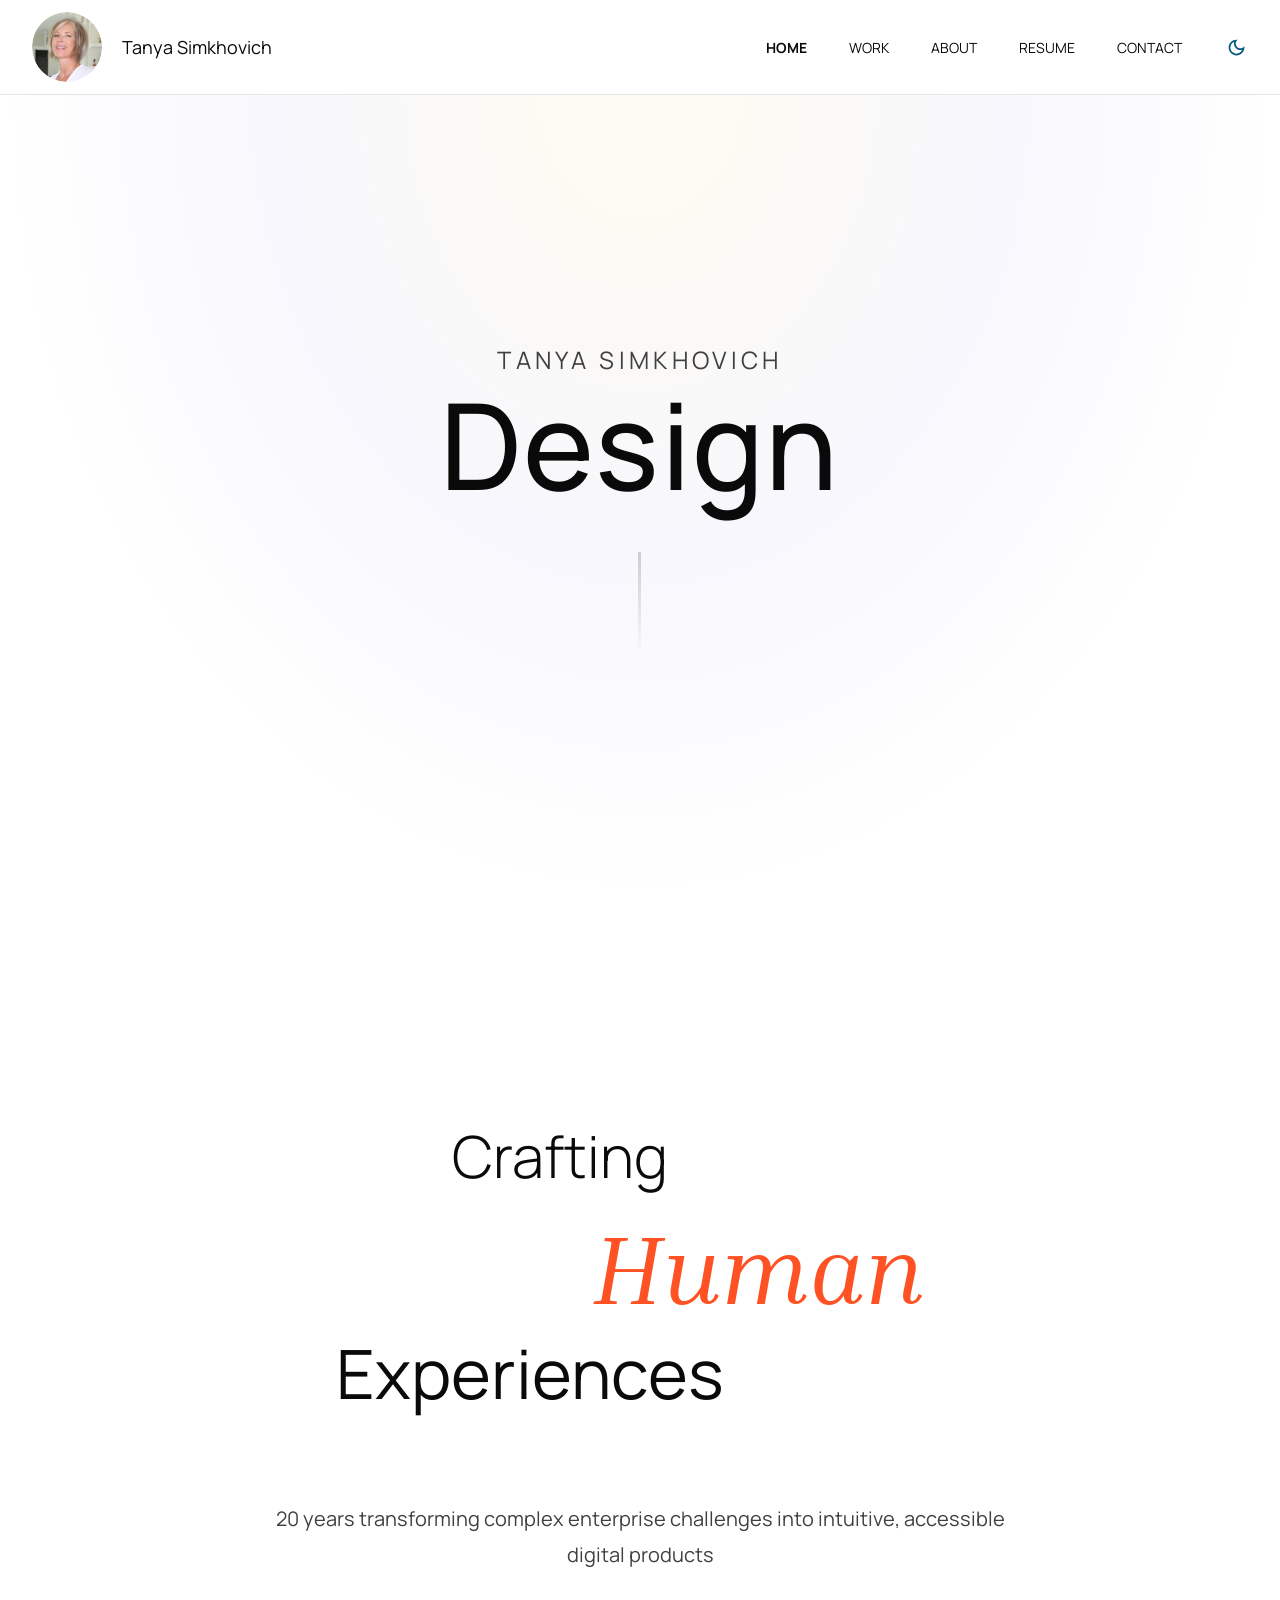
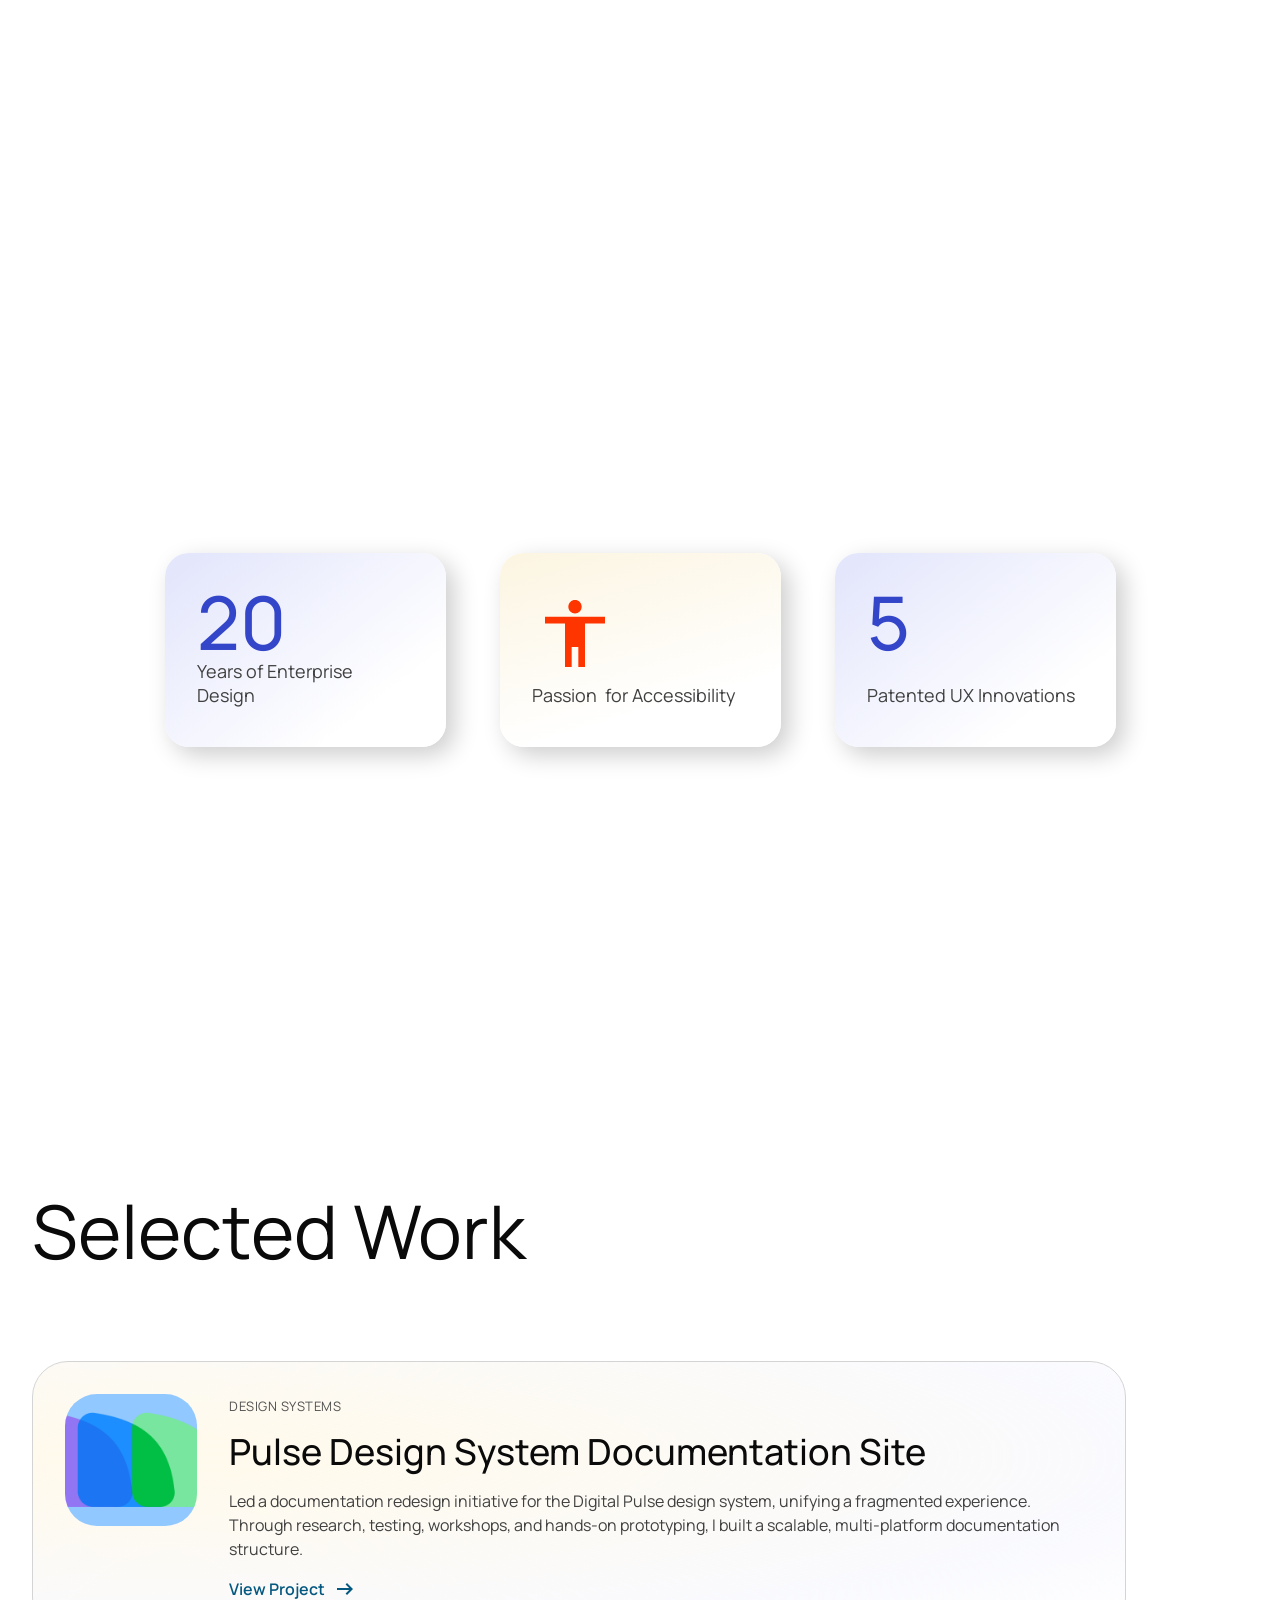
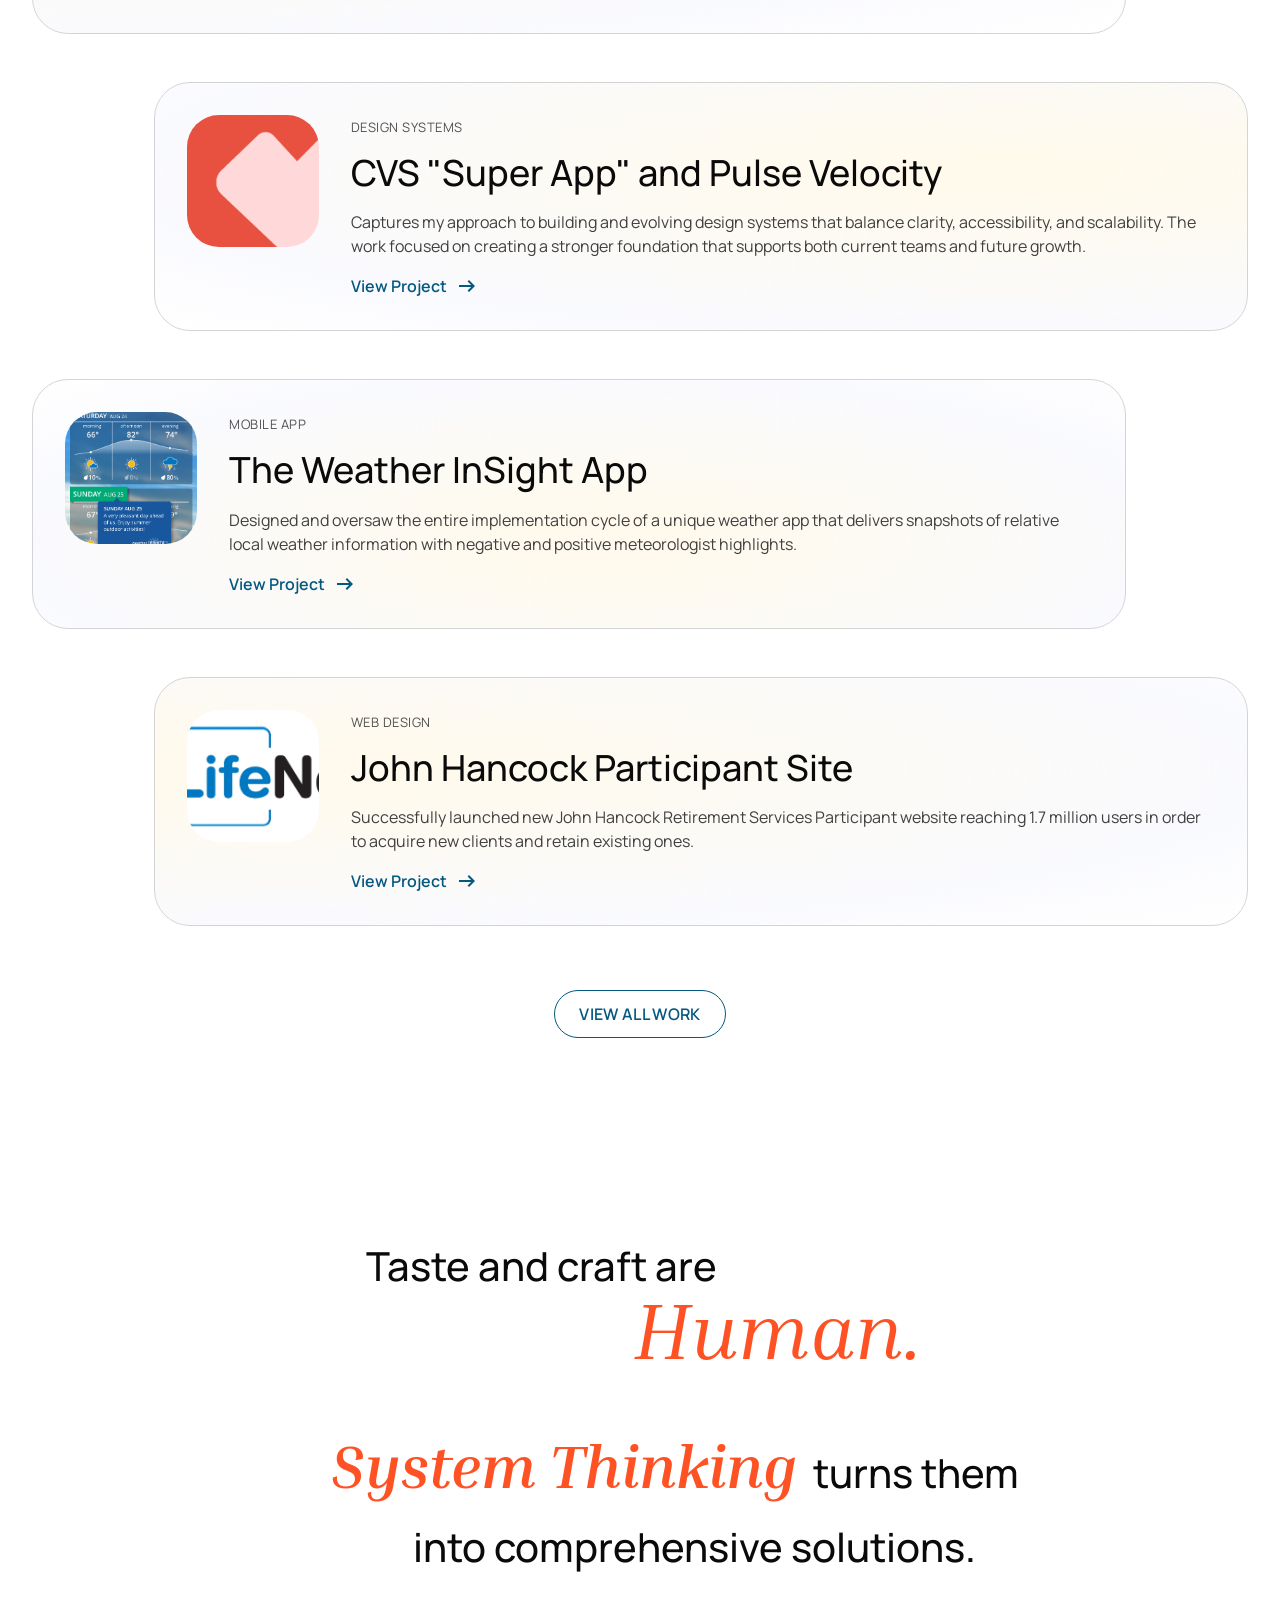
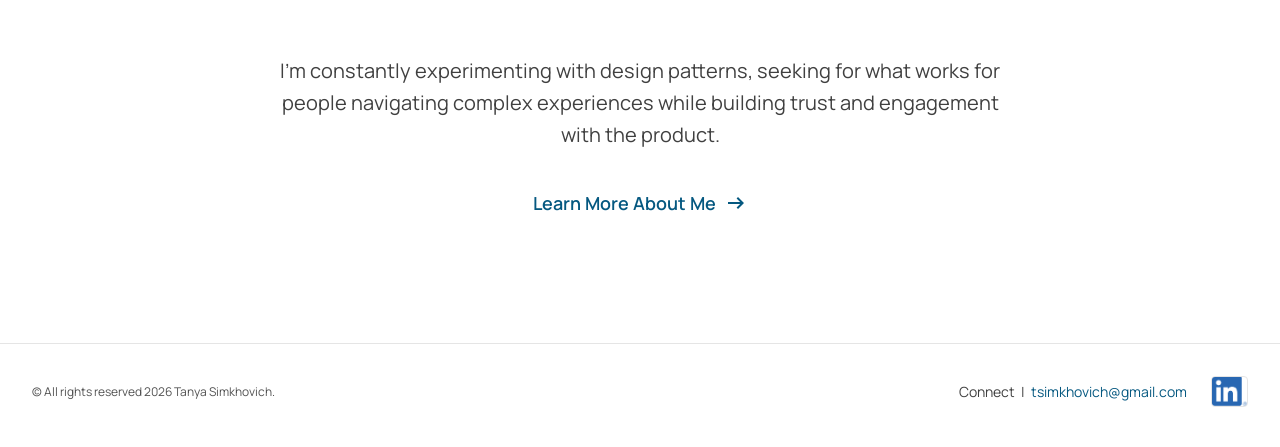
==== index.html @ 4a1764a3 "Add Contact page with form and update CONTACT nav links site-wide Build contact.html with form card " ====
<!DOCTYPE html>
<html lang="en">
<head>
  <meta charset="UTF-8" />
  <meta name="viewport" content="width=device-width, initial-scale=1.0" />
  <title>Tanya Simkhovich — Design</title>
  <link rel="icon" type="image/png" sizes="32x32" href="assets/favicon-32.png" />
  <link rel="icon" type="image/png" sizes="16x16" href="assets/favicon-16.png" />
  <link rel="preconnect" href="https://fonts.googleapis.com" />
  <link rel="preconnect" href="https://fonts.gstatic.com" crossorigin />
  <link rel="stylesheet" href="https://fonts.googleapis.com/css2?family=Manrope:wght@300;400;500;600;700&family=Inria+Serif:ital,wght@1,400;1,700&display=block" />
  <link rel="stylesheet" href="styles.css" />
</head>
<body>

  <!-- ─── Navigation ──────────────────────────────────────────────── -->
  <nav>
    <div class="nav-inner">
      <div class="nav-headshot">
        <img class="nav-avatar" src="assets/avatar.png" alt="Tanya Simkhovich" />
        <span class="nav-name">Tanya Simkhovich</span>
      </div>
      <div class="nav-right">
        <ul class="nav-links">
          <li><a href="#hero" class="active">HOME</a></li>
          <li><a href="work.html">WORK</a></li>
          <li><a href="#philosophy">ABOUT</a></li>
          <li><a href="resume.html">RESUME</a></li>
          <li><a href="contact.html">CONTACT</a></li>
        </ul>
        <!-- Dark/light mode toggle -->
        <button class="toggle-mode" id="toggleMode" aria-label="Toggle dark/light mode" data-mode="light">
          <span class="toggle-mode__bg"></span>
          <img class="toggle-mode__icon" src="assets/icon-moon.svg" alt="" />
        </button>
        <!-- Hamburger — mobile only -->
        <button class="hamburger" id="hamburgerBtn" aria-label="Open menu" aria-expanded="false">
          <img src="assets/icon-hamburger.svg" alt="" />
        </button>
      </div>
    </div>
  </nav>

  <!-- Mobile menu — scrim + right-side panel -->
  <div class="mobile-menu" id="mobileMenu" aria-hidden="true">
    <div class="mobile-menu__panel">
      <div class="mobile-menu__header">
        <button class="mobile-close" id="mobileClose" aria-label="Close menu">
          <img src="assets/icon-close.svg" alt="" />
        </button>
      </div>
      <ul class="mobile-nav-links">
        <li><a href="#hero">Home</a></li>
        <li><a href="work.html">Work</a></li>
        <li><a href="#philosophy">About</a></li>
        <li><a href="resume.html">Resume</a></li>
        <li><a href="contact.html">Contact</a></li>
      </ul>
    </div>
  </div>

  <main>

    <!-- ─── Hero ─────────────────────────────────────────────────── -->
    <section id="hero">
      <div class="hero-inner">
        <p class="hero-name">Tanya Simkhovich</p>
        <h1 class="hero-title">Design</h1>
        <div class="hero-line"></div>
      </div>
    </section>

    <!-- ─── Crafting Human Experiences ───────────────────────────── -->
    <section id="crafting">
      <div class="crafting-inner">
        <div class="crafting-cluster">
          <span class="crafting-word-1 anim-from-left">Crafting</span>
          <span class="crafting-word-2 anim-from-right delay-1">Human</span>
          <span class="crafting-word-3 anim-from-left delay-2">Experiences</span>
        </div>
        <p class="crafting-desc anim-unfold-x delay-4">
          20 years transforming complex enterprise challenges into intuitive, accessible digital products
        </p>
      </div>
    </section>

    <!-- ─── Stats ─────────────────────────────────────────────────── -->
    <section id="stats">
      <div class="stats-grid">

        <!-- Card 1: slides from left + rotates -->
        <div class="stat-card stat-card-1 anim-card-left">
          <p class="stat-number">20</p>
          <p class="stat-label">Years of Enterprise Design</p>
        </div>

        <!-- Card 2: rises from bottom + scales -->
        <div class="stat-card stat-card-2 anim-card-up delay-1">
          <div class="stat-card-2__pic">
            <img class="stat-card-2__icon" src="assets/icon-a11y.svg" alt="" />
          </div>
          <p class="stat-label">Passion&nbsp; for Accessibility</p>
        </div>

        <!-- Card 3: slides from right + rotates -->
        <div class="stat-card stat-card-3 anim-card-right delay-2">
          <p class="stat-number">5</p>
          <p class="stat-label">Patented UX Innovations</p>
        </div>

      </div>
    </section>

    <!-- ─── Selected Work ─────────────────────────────────────────── -->
    <section id="work">
      <div class="work-inner">

        <h2 class="work-title anim-title-expand">Selected Work</h2>

        <div class="projects-list">

          <!-- Project 1: Pulse — slides from left -->
          <a class="project-card anim-from-left" href="pulse-doc-case-study.html"
               style="background-image: radial-gradient(ellipse at 12% 35%, rgba(255,245,218,0.5) 9%, rgba(228,231,252,0.2) 72%, rgba(255,255,255,0) 100%);">
            <img class="project-thumb" src="assets/project-pulse.png" alt="Pulse Design System" />
            <div class="project-info">
              <p class="project-category">design systems</p>
              <h3 class="project-title">Pulse Design System Documentation Site</h3>
              <p class="project-desc">Led a documentation redesign initiative for the Digital Pulse design system, unifying a fragmented experience. Through research, testing, workshops, and hands-on prototyping, I built a scalable, multi-platform documentation structure.</p>
              <span class="project-link">
                View Project
                <img src="assets/icon-arrow.svg" alt="" />
              </span>
            </div>
          </a>

          <!-- Project 2: CVS — slides from right -->
          <a class="project-card anim-from-right" href="cvs-super-app-case-study.html"
               style="background-image: radial-gradient(ellipse at 78% 36%, rgba(255,245,218,0.5) 9%, rgba(228,231,252,0.2) 72%, rgba(255,255,255,0) 100%);">
            <img class="project-thumb" src="assets/project-cvs.png" alt="CVS Super App" />
            <div class="project-info">
              <p class="project-category">design systems</p>
              <h3 class="project-title">CVS "Super App" and Pulse Velocity</h3>
              <p class="project-desc">Captures my approach to building and evolving design systems that balance clarity, accessibility, and scalability. The work focused on creating a stronger foundation that supports both current teams and future growth.</p>
              <span class="project-link">
                View Project
                <img src="assets/icon-arrow.svg" alt="" />
              </span>
            </div>
          </a>

          <!-- Project 3: Weather — scales from center -->
          <div class="project-card anim-scale-center" tabindex="0"
               style="background-image: radial-gradient(ellipse at 52% 65%, rgba(255,245,218,0.5) 9%, rgba(228,231,252,0.2) 72%, rgba(255,255,255,0) 100%);">
            <img class="project-thumb" src="assets/project-weather.png" alt="Weather InSight App" />
            <div class="project-info">
              <p class="project-category">mobile app</p>
              <h3 class="project-title">The Weather InSight App</h3>
              <p class="project-desc">Designed and oversaw the entire implementation cycle of a unique weather app that delivers snapshots of relative local weather information with negative and positive meteorologist highlights.</p>
              <a class="project-link" href="#">
                View Project
                <img src="assets/icon-arrow.svg" alt="" />
              </a>
            </div>
          </div>

          <!-- Project 4: John Hancock — rises from bottom -->
          <div class="project-card anim-from-bottom" tabindex="0"
               style="background-image: radial-gradient(ellipse at 12% 37%, rgba(255,245,218,0.5) 9%, rgba(228,231,252,0.2) 72%, rgba(255,255,255,0) 100%);">
            <img class="project-thumb" src="assets/project-jhancook.png" alt="John Hancock Participant Site" />
            <div class="project-info">
              <p class="project-category">web design</p>
              <h3 class="project-title">John Hancock Participant Site</h3>
              <p class="project-desc">Successfully launched new John Hancock Retirement Services Participant website reaching 1.7 million users in order to acquire new clients and retain existing ones.</p>
              <a class="project-link" href="#">
                View Project
                <img src="assets/icon-arrow.svg" alt="" />
              </a>
            </div>
          </div>

        </div>

        <!-- View All Work CTA — unfolds from center -->
        <div class="view-all-wrap anim-unfold-x delay-1">
          <button class="btn-view-all">View All Work</button>
        </div>

      </div>
    </section>

    <!-- ─── Philosophy ────────────────────────────────────────────── -->
    <section id="philosophy">
      <div class="philosophy-inner">

        <div class="philosophy-cluster">
          <span class="phil-taste anim-from-left">Taste and craft are</span>
          <span class="phil-human anim-from-right delay-1">Human.</span>
          <div class="phil-row3 anim-from-left delay-2">
            <span class="phil-system">System Thinking</span>
            <span class="phil-turns">turns them</span>
          </div>
          <span class="phil-into anim-from-bottom delay-3">into comprehensive solutions.</span>
        </div>

        <p class="philosophy-body anim-from-bottom delay-1">
          I'm constantly experimenting with design patterns, seeking for what works for people navigating complex experiences while building trust and engagement with the product.
        </p>

        <a class="philosophy-link anim-from-bottom delay-2" href="#">
          Learn more about me
          <img src="assets/icon-arrow.svg" alt="" />
        </a>

      </div>
    </section>

  </main>

  <!-- ─── Footer ────────────────────────────────────────────────── -->
  <footer id="footer">
    <div class="footer-inner">
      <p class="footer-copy">© All rights reserved 2026 Tanya Simkhovich.</p>
      <div class="footer-contact">
        <span class="footer-connect">Connect&nbsp;&nbsp;|&nbsp;&nbsp;</span>
        <a class="footer-email" href="mailto:tsimkhovich@gmail.com">tsimkhovich@gmail.com</a>
        <a class="footer-linkedin" href="https://linkedin.com" target="_blank" rel="noopener">
          <img src="assets/linkedin-logo.png" alt="LinkedIn" />
        </a>
      </div>
    </div>
  </footer>

  <script src="script.js"></script>
</body>
</html>
---- styles.css ----
/* ─── Reset & Base ──────────────────────────────────────────────────── */
*, *::before, *::after { box-sizing: border-box; margin: 0; padding: 0; }

:root {
  --gray-95: #0a0a0a;
  --gray-70: #404040;
  --gray-60: #525252;
  --gray-30: #d4d4d4;
  --gray-20: #e5e5e5;
  --blue-70: #055880;
  --carot-50: #ff5224;
  --violet-50: #3345c9;
  --yellow-30: #ffda79;
  --blue-40: #449fcb;
  --blue-60: #077bb3;
}

html { scroll-behavior: smooth; }

body {
  font-family: 'Manrope', sans-serif;
  background-color: #fff;
  background-image: radial-gradient(ellipse at 50% 10%, rgba(251,244,224,0.4) 9%, rgba(235,236,250,0.4) 40%, rgba(255,255,255,0) 70%);
  background-attachment: fixed;
  background-size: 100% 100%;
  color: var(--gray-95);
  overflow-x: hidden;
}

img { display: block; max-width: 100%; }
a { text-decoration: none; color: inherit; }

/* ─── Nav ───────────────────────────────────────────────────────────── */
nav {
  position: fixed;
  top: 0; left: 0; right: 0;
  z-index: 100;
  background: #fff;
  border-bottom: 1px solid var(--gray-20);
  display: flex;
  align-items: center;
  justify-content: center;
  padding: 12px 32px;
}

.nav-inner {
  width: 100%;
  max-width: 1220px;
  display: flex;
  align-items: center;
  justify-content: space-between;
}

.nav-headshot {
  display: flex;
  align-items: center;
  gap: 20px;
}

.nav-avatar {
  width: 70px;
  height: 70px;
  border-radius: 50%;
  object-fit: cover;
  flex-shrink: 0;
}

.nav-name {
  font-size: 18px;
  font-weight: 400;
  color: var(--gray-95);
  white-space: nowrap;
}

.nav-right {
  display: flex;
  align-items: center;
  gap: 42px;
}

.nav-links {
  display: flex;
  gap: 42px;
  align-items: center;
  font-size: 14px;
  color: var(--gray-95);
  list-style: none;
}

.nav-links a {
  font-weight: 400;
  transition: color 0.2s;
}
.nav-links a:hover { color: var(--blue-70); }
.nav-links a.active { font-weight: 700; }

/* ─── Toggle Mode Button ─────────────────────────────────────────────── */
.toggle-mode {
  position: relative;
  width: 24px;
  height: 24px;
  flex-shrink: 0;
  background: none;
  border: none;
  cursor: pointer;
  padding: 0;
  display: flex;
  align-items: center;
  justify-content: center;
  outline: none;
  border-radius: 4px;
}

/* hover bg circle — hidden by default, expands on hover */
.toggle-mode__bg {
  position: absolute;
  inset: -10px;
  border-radius: 48px;
  background: #cde9f7;
  opacity: 0;
  transition: opacity 0.18s ease;
  pointer-events: none;
}
.toggle-mode:hover .toggle-mode__bg { opacity: 1; }

/* focus ring */
.toggle-mode:focus-visible {
  outline: 2px solid var(--gray-95);
  outline-offset: 2px;
  border-radius: 4px;
}

.toggle-mode__icon {
  position: relative;
  width: 21px;
  height: 21px;
  z-index: 1;
}

/* light mode overrides */
body.light-mode .toggle-mode__bg { background: #6db6da; }
body.light-mode .toggle-mode:hover .toggle-mode__bg { opacity: 1; }

/* ─── Shared page wrapper — all sections constrain to 1220px ────────── */
.page-wrap {
  width: 100%;
  max-width: 1220px;
  margin: 0 auto;
}

/* ─── Hero Section ──────────────────────────────────────────────────── */
#hero {
  min-height: 100vh;
  display: flex;
  align-items: center;
  justify-content: center;
  padding-top: 96px;
}

.hero-inner {
  text-align: center;
  position: relative;
}

.hero-name {
  font-size: 24px;
  font-weight: 400;
  letter-spacing: 0.18em;
  text-transform: uppercase;
  color: var(--gray-70);
  margin-bottom: 0;

  /* load animation */
  opacity: 0;
  animation: fadeIn 1s ease forwards 0.3s;
}

.hero-title {
  font-size: 120px;
  font-weight: 500;
  letter-spacing: 0.01em;
  color: var(--gray-95);
  line-height: 1;
  margin-top: 8px;

  /* load animation */
  opacity: 0;
  transform: scale(0.8);
  animation: fadeInScale 1.2s cubic-bezier(0.22, 1, 0.36, 1) forwards 0.8s;
}

.hero-line {
  width: 3px;
  height: 102px;
  background: linear-gradient(to bottom, rgba(205,205,205,1), rgba(205,205,205,0));
  margin: 48px auto 0;

  /* load animation */
  opacity: 0;
  animation: fadeIn 1s ease forwards 1.5s;
}

/* ─── Crafting Section ──────────────────────────────────────────────── */
#crafting {
  min-height: 100vh;
  display: flex;
  align-items: center;
  justify-content: center;
  padding: 80px 32px;
}

.crafting-inner {
  width: 100%;
  max-width: 1220px;
}

/* Absolutely-positioned word cluster matching Figma node 23:119 */
/* Positions are % of 1440px Figma frame width, tops are px offsets from first word */
.crafting-cluster {
  position: relative;
  height: 310px; /* fits Experiences (top 212px) + ~100px line height */
}

.crafting-word-1 {
  position: absolute;
  left: 34.5%;
  top: 0;
  font-size: 58px;
  font-weight: 300;
  color: var(--gray-95);
  line-height: 1;
  white-space: nowrap;
}

.crafting-word-2 {
  position: absolute;
  left: 46.1%;
  top: 93px;
  font-size: 96px;
  font-family: 'Inria Serif', serif;
  font-style: italic;
  color: var(--carot-50);
  line-height: 1;
  white-space: nowrap;
}

.crafting-word-3 {
  position: absolute;
  left: 25%;
  top: 212px;
  font-size: 68px;
  font-weight: 400;
  color: var(--gray-95);
  line-height: 1;
  white-space: nowrap;
}

.crafting-desc {
  margin-top: 64px;
  font-size: 20px;
  line-height: 1.8;
  color: var(--gray-70);
  text-align: center;
  max-width: 742px;
  margin-left: auto;
  margin-right: auto;
  transform-origin: center;
}

/* ─── Stats Section ─────────────────────────────────────────────────── */
#stats {
  min-height: 100vh;
  display: flex;
  align-items: center;
  justify-content: center;
  padding: 80px 32px;
}

.stats-grid {
  display: grid;
  grid-template-columns: repeat(3, 281px);
  gap: 54px;
}

.stat-card {
  display: flex;
  flex-direction: column;
  justify-content: space-between;
  border-radius: 24px;
  padding: 32px 32px 40px;
  box-shadow: 8px 8px 24px rgba(0,0,0,0.2);
  opacity: 0.8;
}

.stat-card-1 {
  background: linear-gradient(142.03deg, rgb(228,231,252) 6.85%, rgb(255,255,255) 76.46%);
}
.stat-card-2 {
  background: linear-gradient(163.88deg, rgb(252,245,226) 2.85%, rgb(255,255,255) 73.76%);
  padding-top: 28px;
}

.stat-card-2__pic {
  display: flex;
  align-items: center;
  overflow: hidden;
  padding: 19px 13px 8px;
  width: 100%;
}

.stat-card-2__icon {
  width: 60px;
  height: 66.667px;
  display: block;
  flex-shrink: 0;
}

.stat-card-3 {
  background: linear-gradient(142.03deg, rgb(228,231,252) 6.85%, rgb(255,255,255) 76.46%);
}

.stat-number {
  font-size: 74px;
  font-weight: 500;
  color: var(--violet-50);
  line-height: 1;
}

.stat-label {
  font-size: 18px;
  font-weight: 400;
  color: var(--gray-70);
}


/* ─── Work Section ──────────────────────────────────────────────────── */
#work {
  padding: 80px 32px;
}

.work-inner {
  max-width: 1220px;
  margin: 0 auto;
}

.work-title {
  font-size: 74px;
  font-weight: 400;
  color: var(--gray-95);
  margin-bottom: 80px;
  overflow: hidden;
  white-space: nowrap;
}

.projects-list {
  display: flex;
  flex-direction: column;
  gap: 48px;
}

.project-card {
  display: flex;
  gap: 32px;
  align-items: flex-start;
  border: 1px solid var(--gray-30);
  border-radius: 36px;
  padding: 32px;
  cursor: pointer;
  transition: box-shadow 0.25s ease, border-color 0.25s ease, border-width 0.1s ease;
  outline: none;
  text-decoration: none;
}
.project-card:hover {
  border-color: var(--blue-40);
  box-shadow: 4px 4px 24px 0px rgba(35, 140, 191, 0.24);
}
.project-card:active {
  border-color: var(--blue-60);
  box-shadow: 4px 4px 32px 0px rgba(35, 140, 191, 0.48);
}
.project-card:focus-visible {
  border: 2px solid black;
  box-shadow: none;
}

/* staggered offsets — even cards pushed right */
.project-card:nth-child(2),
.project-card:nth-child(4) {
  margin-left: auto;
  width: 90%;
}

.project-card:nth-child(1),
.project-card:nth-child(3) {
  width: 90%;
}

.project-thumb {
  width: 132px;
  height: 132px;
  flex-shrink: 0;
  border-radius: 32px;
  overflow: hidden;
  object-fit: cover;
}

.project-thumb-pulse { background: var(--yellow-30); }

.project-info { flex: 1; }

.project-category {
  font-size: 13px;
  font-weight: 400;
  letter-spacing: 0.04em;
  text-transform: uppercase;
  color: var(--gray-60);
  line-height: 24px;
  margin-bottom: 12px;
}

.project-title {
  font-size: 36px;
  font-weight: 500;
  color: var(--gray-95);
  line-height: 1.2;
  margin-bottom: 16px;
}

.project-desc {
  font-size: 16px;
  font-weight: 400;
  line-height: 24px;
  color: var(--gray-70);
  margin-bottom: 16px;
}

.project-link {
  display: inline-flex;
  align-items: center;
  gap: 8px;
  font-size: 16px;
  font-weight: 600;
  color: var(--blue-70);
  text-transform: capitalize;
}

.project-link img {
  width: 24px;
  height: 24px;
  transition: transform 0.2s ease;
}
.project-link:hover img { transform: translateX(4px); }

/* View all button */
.view-all-wrap {
  display: flex;
  justify-content: center;
  margin-top: 64px;
  overflow: hidden;
  transform-origin: center;
}

.btn-view-all {
  display: inline-flex;
  align-items: center;
  gap: 8px;
  border: 1px solid var(--blue-70);
  color: var(--blue-70);
  background: #fff;
  border-radius: 24px;
  padding: 12px 24px;
  font-size: 16px;
  font-weight: 600;
  text-transform: uppercase;
  letter-spacing: 0.02em;
  cursor: pointer;
  transition: background 0.2s, color 0.2s;
  font-family: 'Manrope', sans-serif;
}
.btn-view-all:hover {
  background: var(--blue-70);
  color: #fff;
}

/* ─── Philosophy Section ────────────────────────────────────────────── */
#philosophy {
  padding: 128px 32px;
}

.philosophy-inner {
  max-width: 1220px;
  margin: 0 auto;
  text-align: center;
}

/* Word cluster — absolutely positioned to match Figma node 51:376 */
/* Positions are % of 1440px frame; top offsets are px from first line */
.philosophy-cluster {
  position: relative;
  height: 345px;
  margin-bottom: 64px;
  text-align: left;
}

.phil-taste {
  position: absolute;
  left: 27.5%;
  top: 0;
  font-size: 40px;
  font-weight: 500;
  color: var(--gray-95);
  line-height: 1;
  white-space: nowrap;
}

.phil-human {
  position: absolute;
  left: 49.5%;
  top: 45px;
  font-size: 78px;
  font-family: 'Inria Serif', serif;
  font-style: italic;
  color: var(--carot-50);
  line-height: 1;
  white-space: nowrap;
}

.phil-row3 {
  position: absolute;
  left: 24.6%;
  top: 189px;
  display: flex;
  align-items: baseline;
  gap: 16px;
  white-space: nowrap;
}

.phil-system {
  font-size: 60px;
  font-family: 'Inria Serif', serif;
  font-style: italic;
  font-weight: 700;
  color: var(--carot-50);
  line-height: 1;
}

.phil-turns {
  font-size: 40px;
  font-weight: 500;
  color: var(--gray-95);
  line-height: 1;
}

.phil-into {
  position: absolute;
  left: 31.3%;
  top: 281px;
  font-size: 40px;
  font-weight: 500;
  color: var(--gray-95);
  line-height: 1;
  white-space: nowrap;
}

.philosophy-body {
  max-width: 742px;
  margin: 0 auto 40px;
  font-size: 20px;
  line-height: 1.6;
  color: var(--gray-70);
}

.philosophy-link {
  display: inline-flex;
  align-items: center;
  gap: 8px;
  font-size: 18px;
  font-weight: 600;
  color: var(--blue-70);
  text-transform: capitalize;
}

.philosophy-link img {
  width: 24px;
  height: 24px;
  transition: transform 0.2s ease;
}
.philosophy-link:hover img { transform: translateX(4px); }

/* ─── Footer ────────────────────────────────────────────────────────── */
footer {
  border-top: 1px solid var(--gray-20);
  padding: 32px 32px 40px;
  display: flex;
  justify-content: center;
}

.footer-inner {
  width: 100%;
  max-width: 1220px;
  display: flex;
  align-items: center;
  justify-content: space-between;
}

.footer-copy {
  font-size: 12px;
  color: #525252;
}

.footer-contact {
  display: flex;
  align-items: center;
  gap: 0;
  font-size: 14px;
  font-family: 'Inter', 'Manrope', sans-serif;
}

.footer-connect {
  color: var(--gray-70);
  white-space: pre;
}

.footer-email {
  color: var(--blue-70);
}

.footer-linkedin {
  border: 1px solid var(--gray-20);
  border-radius: 4px;
  overflow: hidden;
  width: 37px;
  height: 31px;
  margin-left: 24px;
  display: flex;
  align-items: center;
  justify-content: center;
}
.footer-linkedin img { width: 100%; height: 100%; object-fit: cover; }

/* ─── Animation: initial hidden states ─────────────────────────────── */
@keyframes fadeIn {
  to { opacity: 1; }
}

@keyframes fadeInScale {
  to { opacity: 1; transform: scale(1); }
}

/* Scroll-triggered animation classes */
/* Elements start hidden (set via JS), then get .is-visible */

.anim-from-left {
  opacity: 0;
  transform: translateX(-100px);
  transition: opacity 0.8s ease, transform 0.8s ease;
}
.anim-from-right {
  opacity: 0;
  transform: translateX(100px);
  transition: opacity 0.8s ease, transform 0.8s ease;
}
.anim-from-bottom {
  opacity: 0;
  transform: translateY(80px);
  transition: opacity 0.8s ease, transform 0.8s ease;
}
.anim-scale-center {
  opacity: 0;
  transform: scale(0.5);
  transition: opacity 0.8s ease, transform 0.8s cubic-bezier(0.22, 1, 0.36, 1);
}
.anim-unfold-x {
  opacity: 0;
  transform: scaleX(0);
  transform-origin: center;
  transition: opacity 0.8s ease, transform 0.8s ease;
}
.anim-clip-reveal {
  clip-path: inset(0 50% 0 50%);
  opacity: 0;
  transition: clip-path 1.2s cubic-bezier(0.22, 1, 0.36, 1), opacity 1.2s ease;
}
.anim-card-left {
  opacity: 0;
  transform: translateX(-200px) rotate(-10deg);
  transition: opacity 0.8s ease, transform 0.8s cubic-bezier(0.22, 1, 0.36, 1);
}
.anim-card-right {
  opacity: 0;
  transform: translateX(200px) rotate(10deg);
  transition: opacity 0.8s ease, transform 0.8s cubic-bezier(0.22, 1, 0.36, 1);
}
.anim-card-up {
  opacity: 0;
  transform: translateY(200px) scale(0.8);
  transition: opacity 0.8s ease, transform 0.8s cubic-bezier(0.22, 1, 0.36, 1);
}
.anim-title-expand {
  opacity: 0;
  max-width: 100px;
  overflow: hidden;
  transition: opacity 1s ease, max-width 1s ease;
}

/* Is-visible states */
.is-visible.anim-from-left,
.is-visible.anim-from-right,
.is-visible.anim-from-bottom,
.is-visible.anim-card-left,
.is-visible.anim-card-right {
  opacity: 1;
  transform: translateX(0) translateY(0) rotate(0deg);
}
.is-visible.anim-scale-center,
.is-visible.anim-card-up {
  opacity: 1;
  transform: scale(1) translateY(0);
}
.is-visible.anim-unfold-x {
  opacity: 1;
  transform: scaleX(1);
}
.is-visible.anim-clip-reveal {
  clip-path: inset(0 0% 0 0%);
  opacity: 1;
}
.is-visible.anim-title-expand {
  opacity: 1;
  max-width: 1000px;
}

/* Transition delays for staggered children */
.delay-1 { transition-delay: 0.2s !important; }
.delay-2 { transition-delay: 0.4s !important; }
.delay-3 { transition-delay: 0.6s !important; }
.delay-4 { transition-delay: 0.8s !important; }

/* ═══════════════════════════════════════════════════════════════════════
   RESPONSIVE — hamburger + mobile menu
   ═══════════════════════════════════════════════════════════════════════ */

/* Hamburger button — hidden on desktop */
.hamburger {
  display: none;
  align-items: center;
  justify-content: center;
  width: 24px;
  height: 24px;
  background: none;
  border: none;
  cursor: pointer;
  padding: 0;
  flex-shrink: 0;
}
.hamburger img { width: 24px; height: 24px; display: block; }

/* Mobile menu — scrim (outer) + right panel (inner) */
.mobile-menu {
  display: none;
  position: fixed;
  inset: 0;
  z-index: 101;
  background: transparent;
  pointer-events: none;
  transition: background 0.35s ease;
}
.mobile-menu.is-open {
  background: rgba(0, 0, 0, 0.6);
  pointer-events: auto;
}

/* Right-side panel */
.mobile-menu__panel {
  position: absolute;
  top: 0;
  right: 0;
  width: 250px;
  height: 100%;
  background: #fafafa;
  display: flex;
  flex-direction: column;
  transform: translateX(100%);
  transition: transform 0.35s cubic-bezier(0.22, 1, 0.36, 1);
}
.mobile-menu.is-open .mobile-menu__panel {
  transform: translateX(0);
}

/* Panel header row — close button right-aligned */
.mobile-menu__header {
  display: flex;
  align-items: center;
  justify-content: flex-end;
  padding: 12px 16px 12px 24px;
  flex-shrink: 0;
}

.mobile-close {
  width: 24px;
  height: 24px;
  background: none;
  border: none;
  cursor: pointer;
  padding: 0;
  display: flex;
  align-items: center;
  justify-content: center;
}
.mobile-close img { width: 24px; height: 24px; display: block; }

/* Nav items */
.mobile-nav-links {
  list-style: none;
  display: flex;
  flex-direction: column;
}
.mobile-nav-links li a {
  display: flex;
  align-items: center;
  height: 48px;
  padding-left: 32px;
  font-size: 16px;
  font-weight: 400;
  color: var(--gray-95);
  transition: color 0.2s;
}
.mobile-nav-links li a:hover { color: var(--blue-70); }

/* ═══════════════════════════════════════════════════════════════════════
   RESPONSIVE — 768px breakpoint (tablet + mobile)
   ═══════════════════════════════════════════════════════════════════════ */
@media (max-width: 768px) {

  /* ── Nav ── */
  nav { padding: 12px 16px; }
  .mobile-menu { display: block; }

  .nav-links { display: none; }

  .hamburger { display: flex; }

  .nav-right { gap: 12px; }

  .nav-name { font-size: 16px; }

  /* ── Hero ── */
  .hero-title { font-size: clamp(64px, 22vw, 120px); }
  .hero-name  { font-size: 18px; letter-spacing: 0.15em; }

  /* ── Crafting cluster ── */
  /* Scale positions from 1440px → 375px frame */
  .crafting-cluster { height: 265px; }

  .crafting-word-1 {
    font-size: 48px;
    left: 12%;
    top: 0;
  }
  .crafting-word-2 {
    font-size: 72px;
    left: 26.1%;
    top: 83px;
  }
  .crafting-word-3 {
    font-size: 56px;
    left: 4.85%;
    top: 188px;
  }

  .crafting-desc { font-size: 18px; max-width: 320px; }

  /* ── Stats — stack vertically ── */
  #stats { min-height: auto; padding: 60px 16px; }
  .stats-grid {
    grid-template-columns: 1fr;
    justify-items: center;
    gap: 32px;
  }

  /* ── Work section ── */
  #work { padding: 60px 16px; }
  .work-title { font-size: 48px; margin-bottom: 40px; }

  /* Cards: full width, no stagger, no thumbnail */
  .project-card:nth-child(1),
  .project-card:nth-child(2),
  .project-card:nth-child(3),
  .project-card:nth-child(4) {
    width: 100%;
    margin-left: 0;
  }
  .project-thumb { display: none; }
  .project-title { font-size: 24px; }
  .project-desc  { font-size: 14px; }

  /* ── Philosophy cluster ── */
  #philosophy { padding: 80px 16px; }
  .philosophy-cluster { height: 360px; }

  .phil-taste {
    font-size: 32px;
    left: 4.4%;
    top: 0;
  }
  .phil-human {
    font-size: 72px;
    left: 10.5%;
    top: 37px;
  }
  /* Break system+turns row into column */
  .phil-row3 {
    flex-direction: column;
    align-items: flex-start;
    left: 4.3%;
    top: 145px;
    gap: 0;
  }
  .phil-system { font-size: 42px; }
  .phil-turns  { font-size: 32px; margin-top: 39px; margin-left: 30px; }

  .phil-into {
    font-size: 32px;
    left: 12.4%;
    top: 273px;
    white-space: normal;
    width: 280px;
  }

  .philosophy-body { font-size: 18px; max-width: 343px; }

  /* ── Footer ── */
  footer { padding: 16px; }
  .footer-inner {
    flex-direction: column;
    align-items: center;
    gap: 8px;
  }
  .footer-copy { font-size: 11px; }
}

/* ═══════════════════════════════════════════════════════════════════════
   RESPONSIVE — 480px (small phones)
   ═══════════════════════════════════════════════════════════════════════ */
@media (max-width: 480px) {
  .nav-avatar { width: 52px; height: 52px; }
  .hero-title { font-size: clamp(56px, 24vw, 100px); }
  .crafting-word-2 { font-size: clamp(52px, 18vw, 72px); }
  .phil-human      { font-size: clamp(52px, 18vw, 72px); }
  .stats-grid      { width: 100%; }
  .stat-card       { width: 100%; max-width: 320px; }
}

/* ═══════════════════════════════════════════════════════════════════════
   DARK MODE
   ═══════════════════════════════════════════════════════════════════════ */

body.dark-mode {
  /* ── Override color tokens ── */
  --gray-95:  #f0f0f0;
  --gray-70:  #aaaaaa;
  --gray-60:  #888888;
  --gray-30:  #2e2e2e;
  --gray-20:  #222222;
  --blue-70:  #6db6da;
  --blue-40:  #449fcb;
  --blue-60:  #3a9ac4;
  --violet-50: #8b9ef5;

  /* ── Page background ── */
  background-color: #111111;
  background-image: radial-gradient(ellipse at 50% 10%,
    rgba(40,35,20,0.45) 9%,
    rgba(20,22,45,0.4) 40%,
    rgba(15,15,15,0) 70%);
  color: var(--gray-95);
}

/* Nav */
body.dark-mode nav {
  background: #111111;
  border-bottom-color: var(--gray-20);
}
body.dark-mode .nav-name,
body.dark-mode .nav-links a { color: var(--gray-95); }
body.dark-mode .hamburger img { filter: invert(1); }

/* Mobile menu */
body.dark-mode .mobile-menu__panel { background: #1a1a1a; }
body.dark-mode .mobile-close img { filter: invert(1); }
body.dark-mode .mobile-nav-links li a { color: var(--gray-95); }
body.dark-mode .mobile-nav-links li a:hover { color: var(--blue-70); }

/* Toggle hover bg */
body.dark-mode .toggle-mode__bg { background: rgba(109,182,218,0.25); }

/* Stat cards */
body.dark-mode .stat-card {
  box-shadow: 8px 8px 24px rgba(0,0,0,0.5);
}
body.dark-mode .stat-card-1,
body.dark-mode .stat-card-3 {
  background: linear-gradient(142.03deg, rgb(28,32,70) 7%, rgb(18,18,30) 76%);
}
body.dark-mode .stat-card-2 {
  background: linear-gradient(163.88deg, rgb(48,36,18) 3%, rgb(20,18,14) 74%);
}

/* Project cards */
body.dark-mode .project-card {
  background: #1a1a1a !important;
  border-color: var(--gray-30);
}
body.dark-mode .project-card:hover {
  border-color: var(--blue-40);
}
body.dark-mode .project-card:active {
  border-color: var(--blue-60);
}
body.dark-mode .project-card:focus-visible {
  border-color: var(--gray-95);
}

/* View all button */
body.dark-mode .btn-view-all {
  background: transparent;
  color: var(--blue-70);
  border-color: var(--blue-70);
}
body.dark-mode .btn-view-all:hover {
  background: var(--blue-70);
  color: #111;
}

/* Philosophy section */
body.dark-mode #philosophy {
  background: transparent;
}

/* Link arrows — recolor to match dark-mode --blue-70 (#6db6da) */
body.dark-mode .project-link img,
body.dark-mode .philosophy-link img {
  filter: brightness(0) saturate(100%) invert(69%) sepia(27%) saturate(617%) hue-rotate(161deg) brightness(101%) contrast(89%);
}

/* Footer */
body.dark-mode footer {
  border-top-color: var(--gray-20);
}

/* Smooth transition on mode switch */
body, nav, .mobile-menu, footer, #philosophy {
  transition: background-color 0.3s ease, border-color 0.3s ease, color 0.3s ease;
}
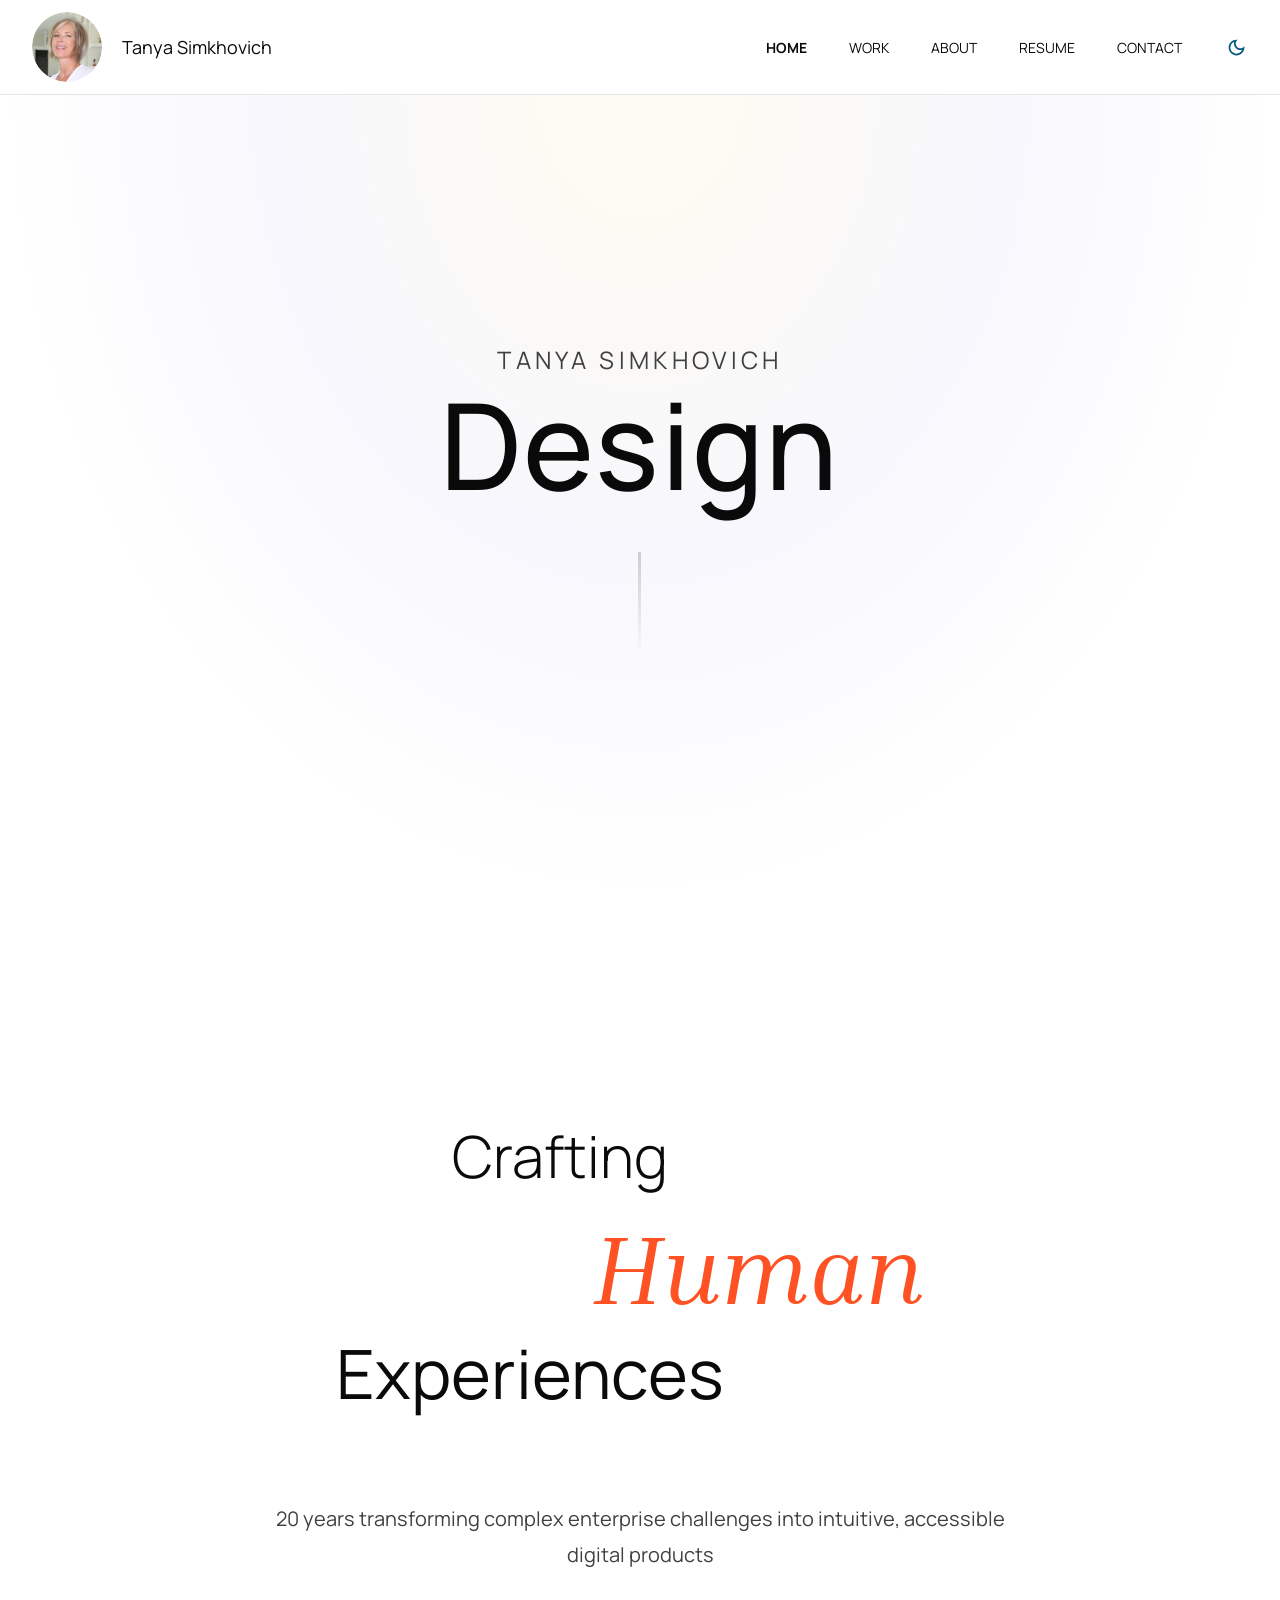
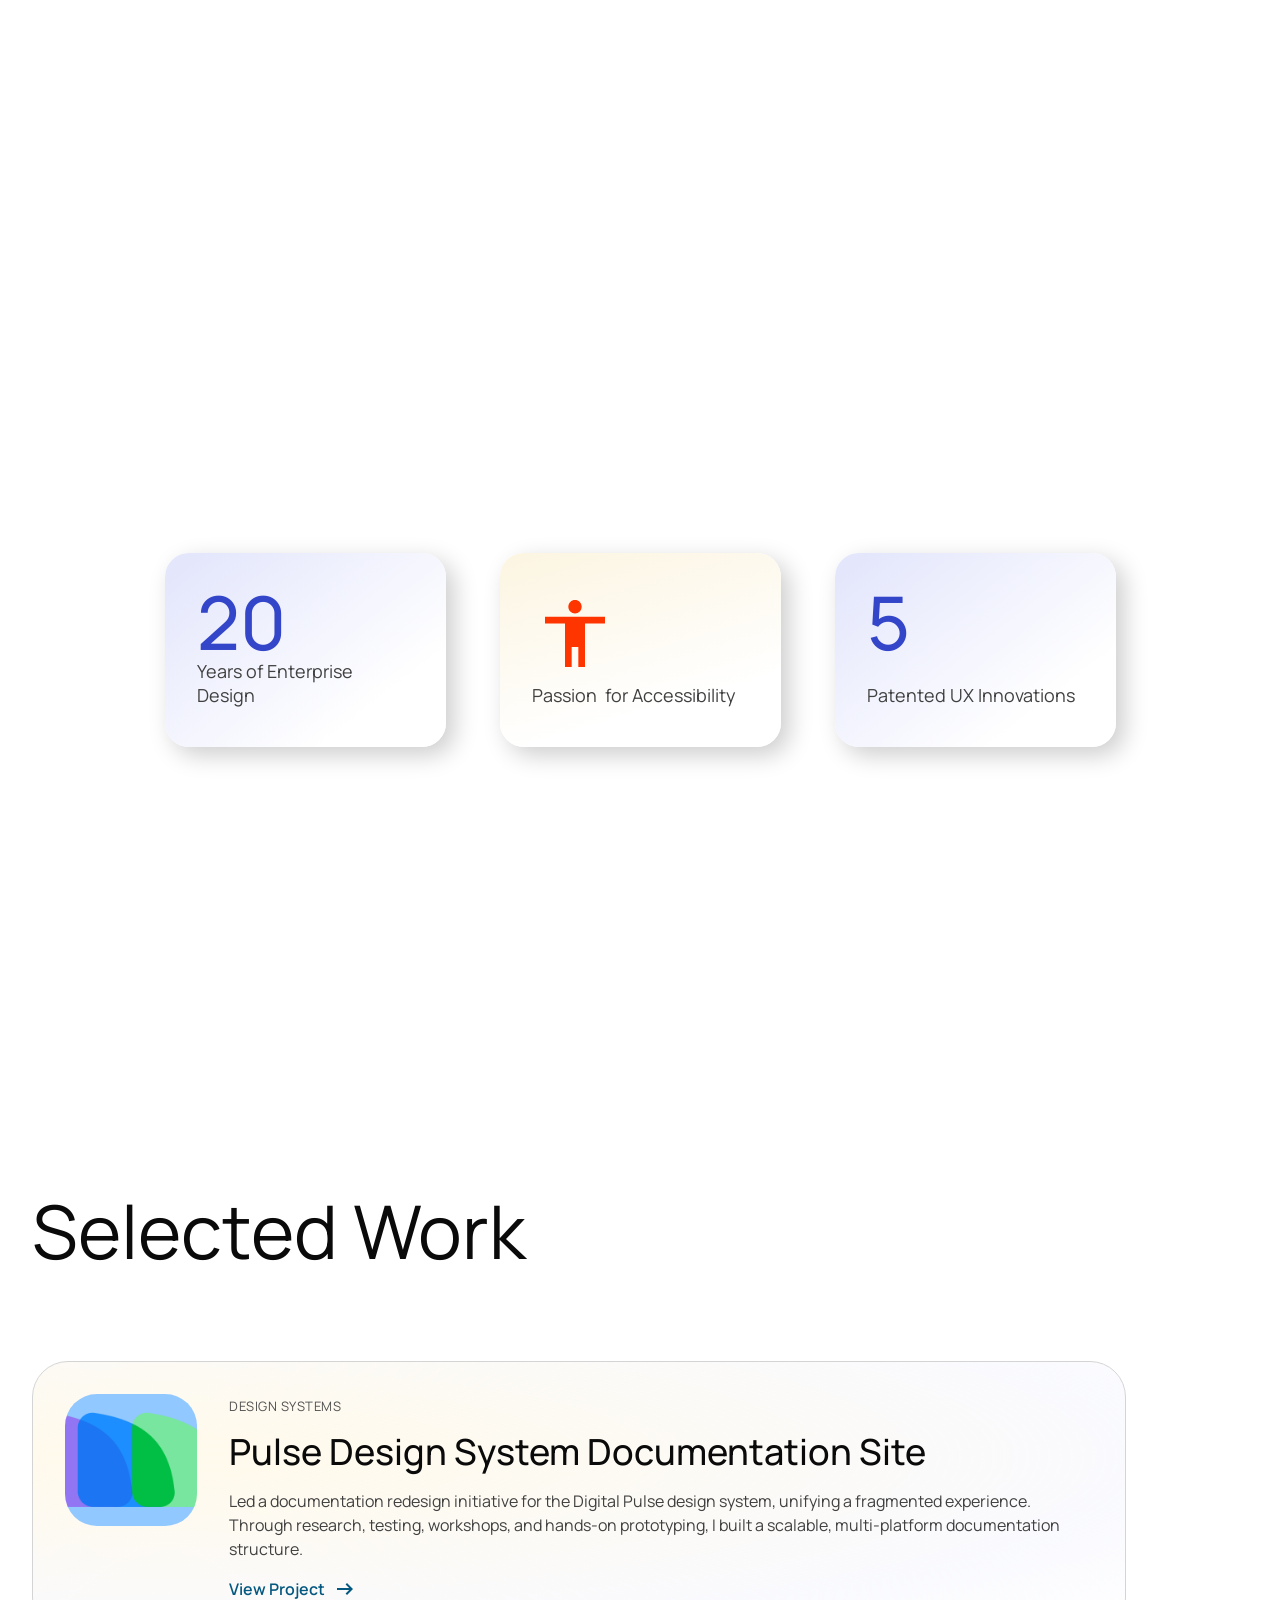
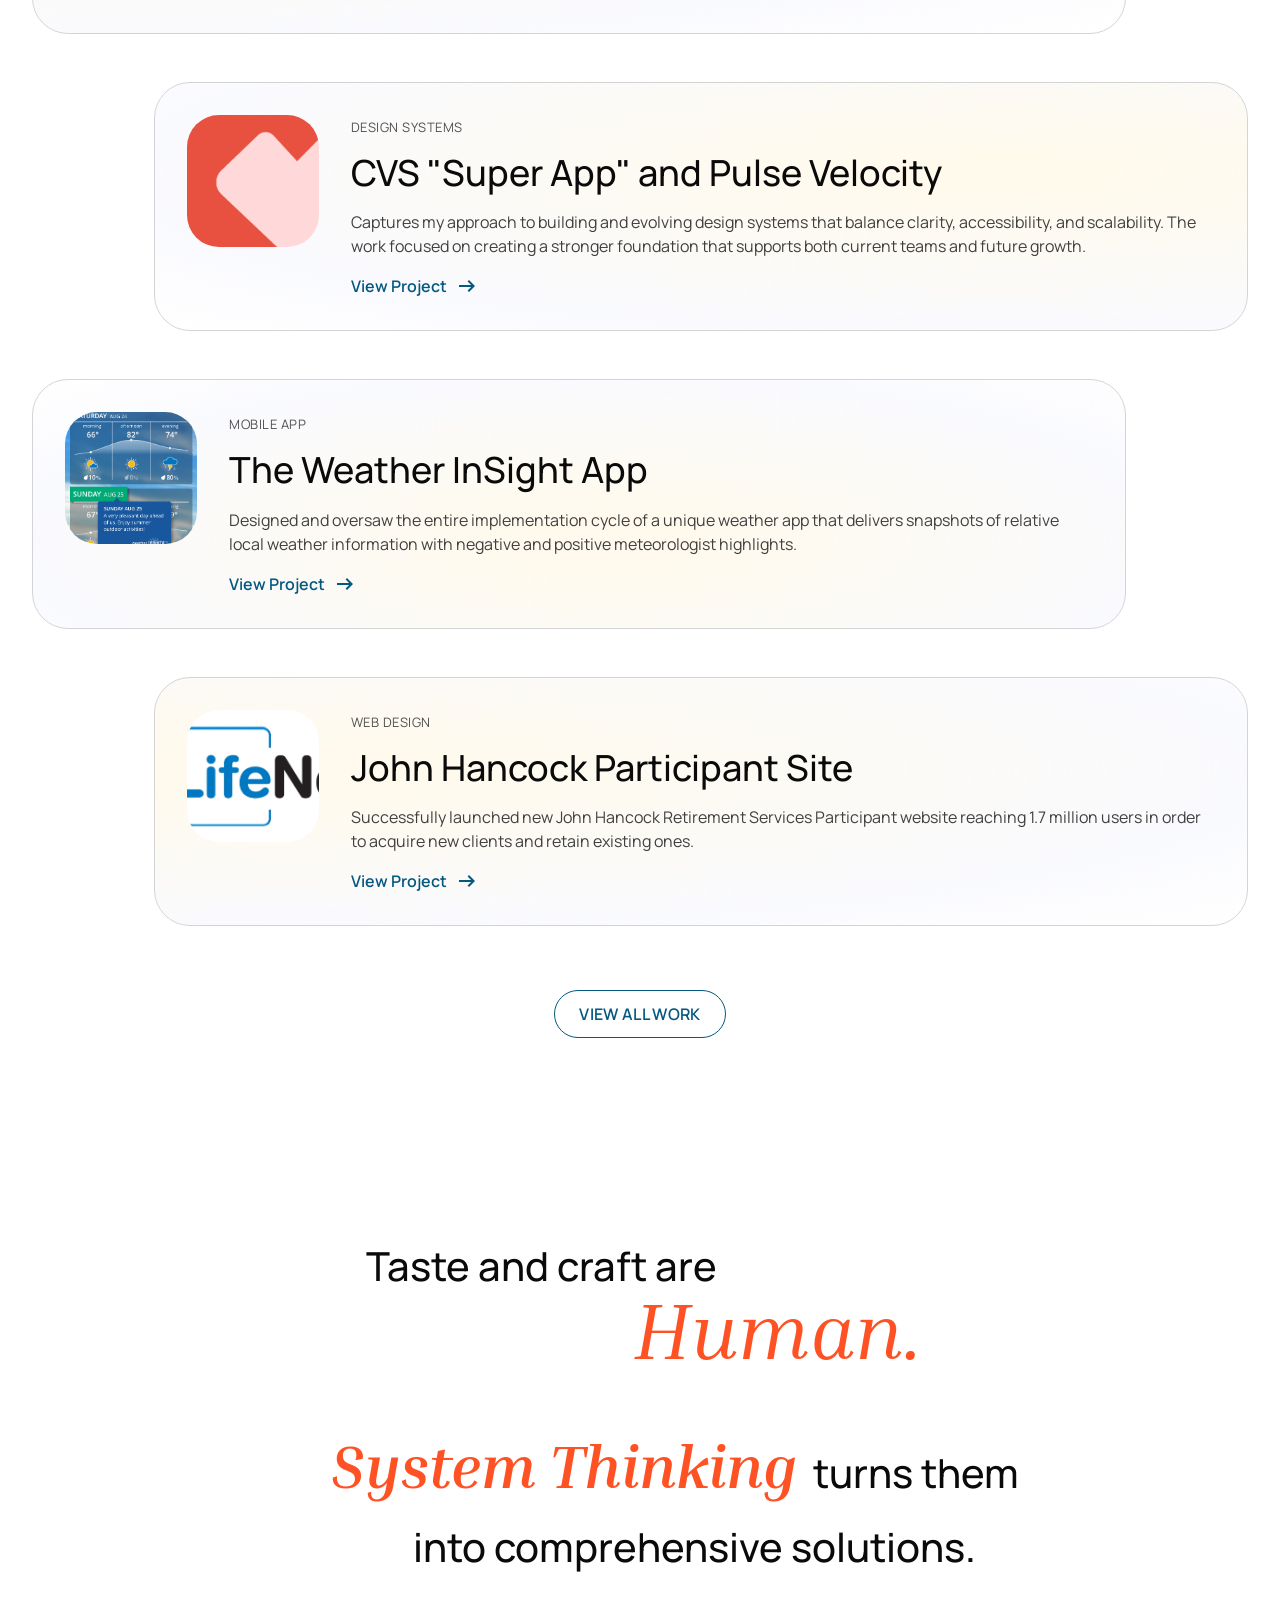
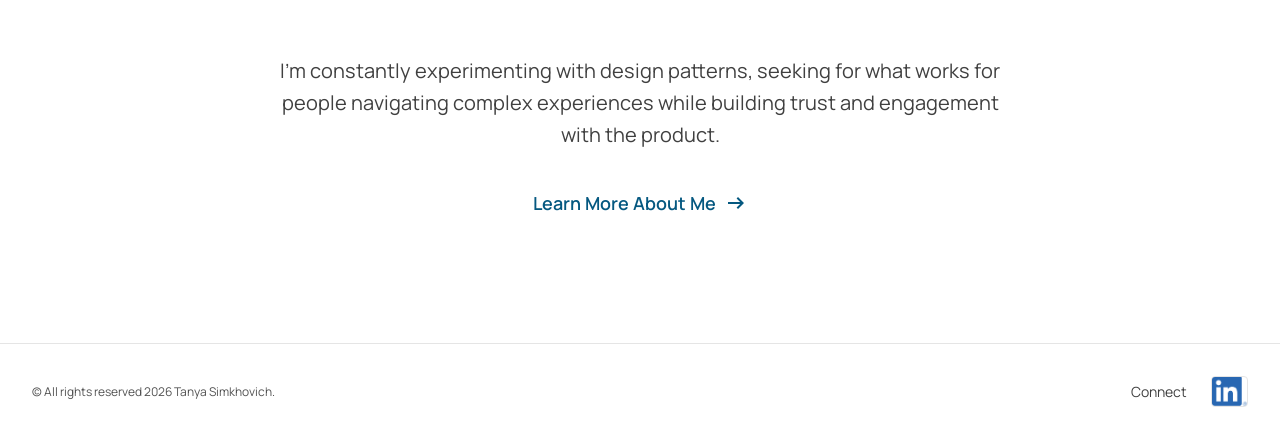
==== commit 76df8027: "Simplify footer per Figma: remove email, update LinkedIn URL Remove email link and pipe separator fr" ====
--- a/index.html
+++ b/index.html
@@ -16,10 +16,10 @@
   <!-- ─── Navigation ──────────────────────────────────────────────── -->
   <nav>
     <div class="nav-inner">
-      <div class="nav-headshot">
+      <a href="index.html" class="nav-headshot">
         <img class="nav-avatar" src="assets/avatar.png" alt="Tanya Simkhovich" />
         <span class="nav-name">Tanya Simkhovich</span>
-      </div>
+      </a>
       <div class="nav-right">
         <ul class="nav-links">
           <li><a href="#hero" class="active">HOME</a></li>
@@ -222,9 +222,8 @@
     <div class="footer-inner">
       <p class="footer-copy">© All rights reserved 2026 Tanya Simkhovich.</p>
       <div class="footer-contact">
-        <span class="footer-connect">Connect&nbsp;&nbsp;|&nbsp;&nbsp;</span>
-        <a class="footer-email" href="mailto:tsimkhovich@gmail.com">tsimkhovich@gmail.com</a>
-        <a class="footer-linkedin" href="https://linkedin.com" target="_blank" rel="noopener">
+        <span class="footer-connect">Connect</span>
+        <a class="footer-linkedin" href="https://linkedin.com/in/tanyasimkhovich/" target="_blank" rel="noopener">
           <img src="assets/linkedin-logo.png" alt="LinkedIn" />
         </a>
       </div>
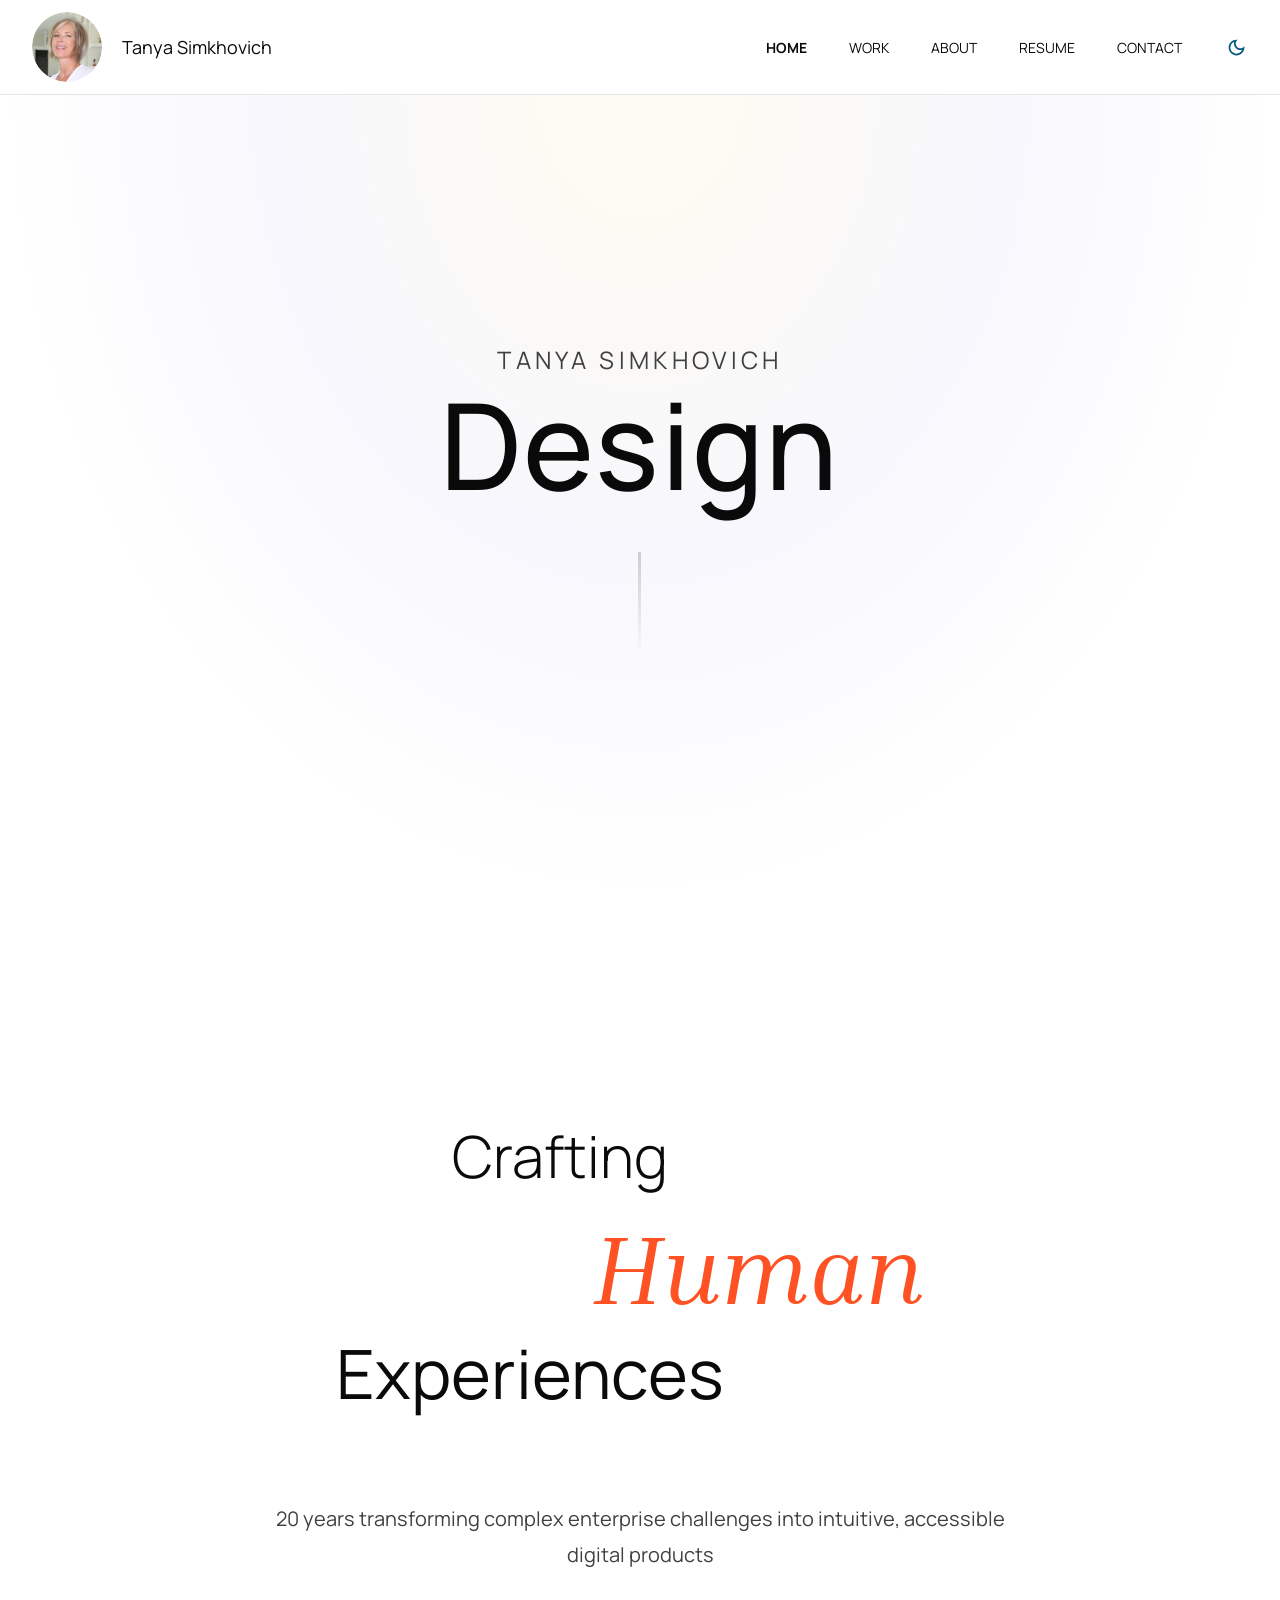
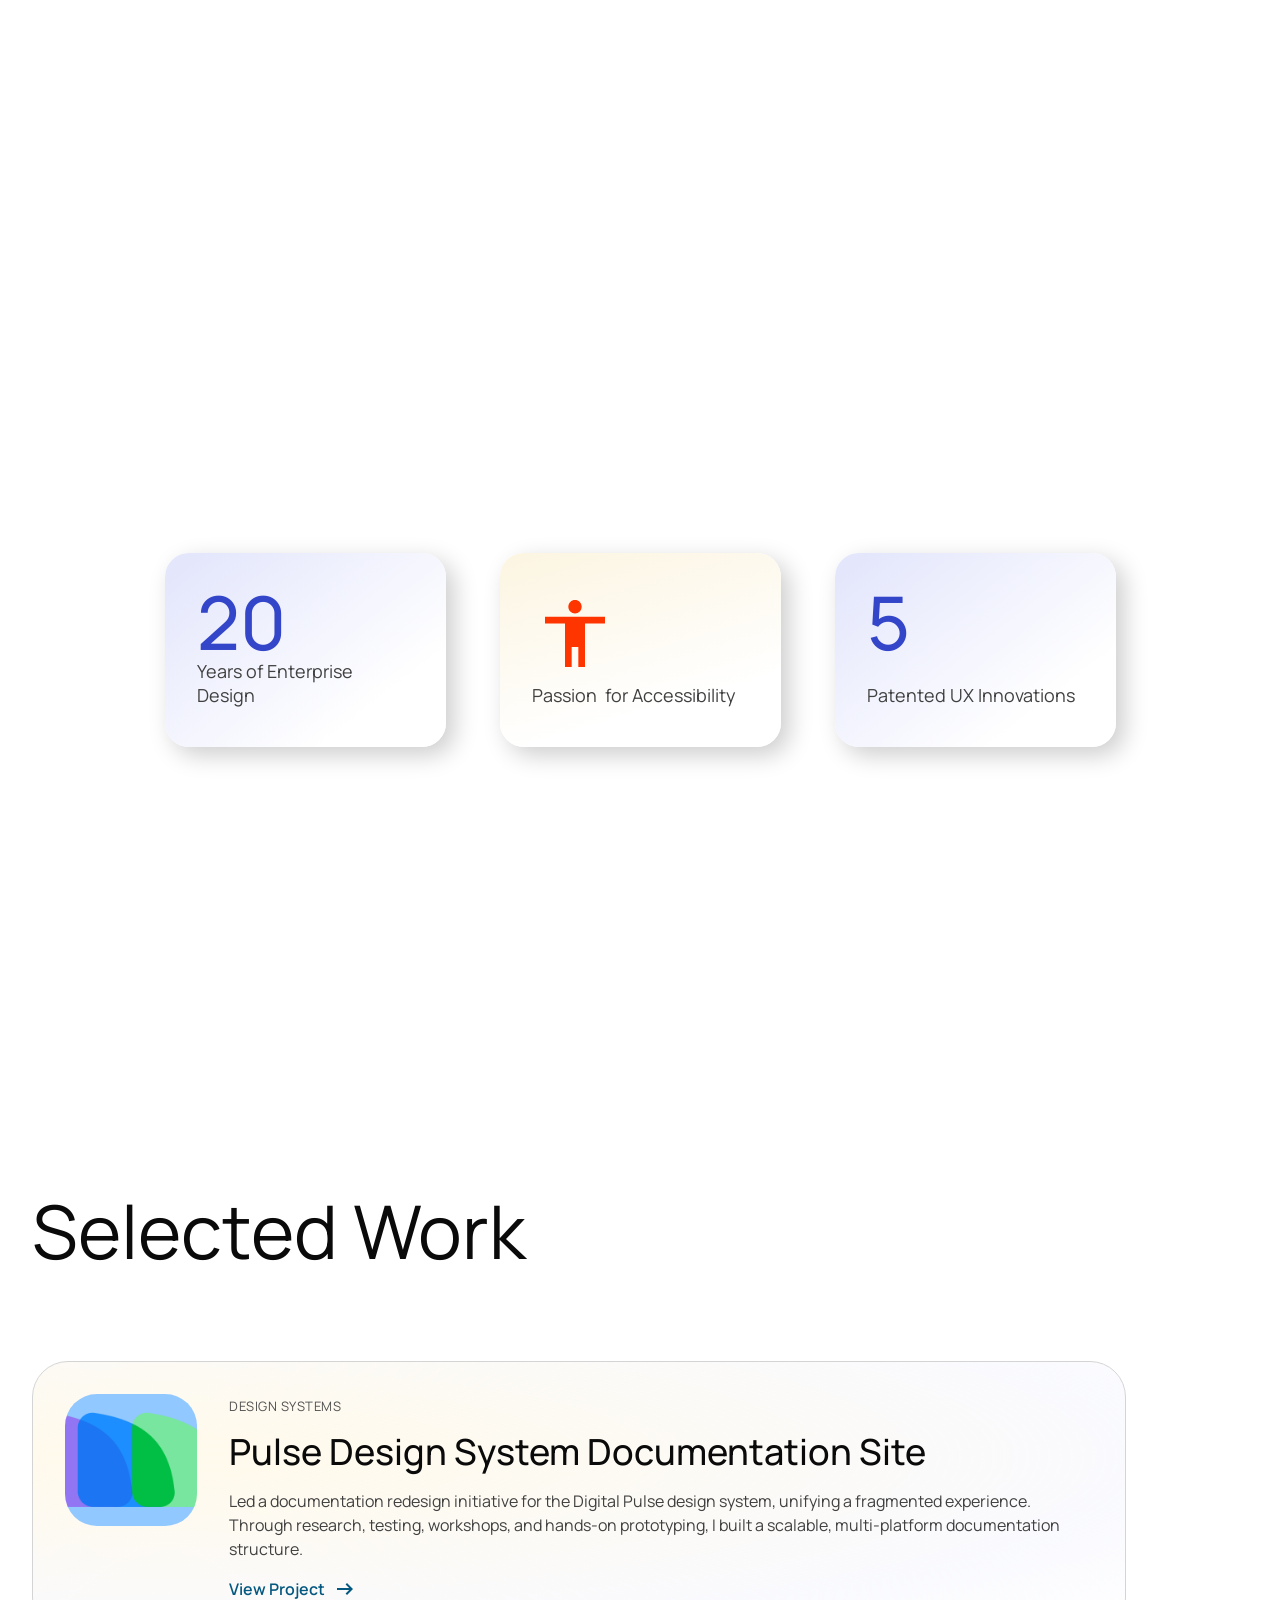
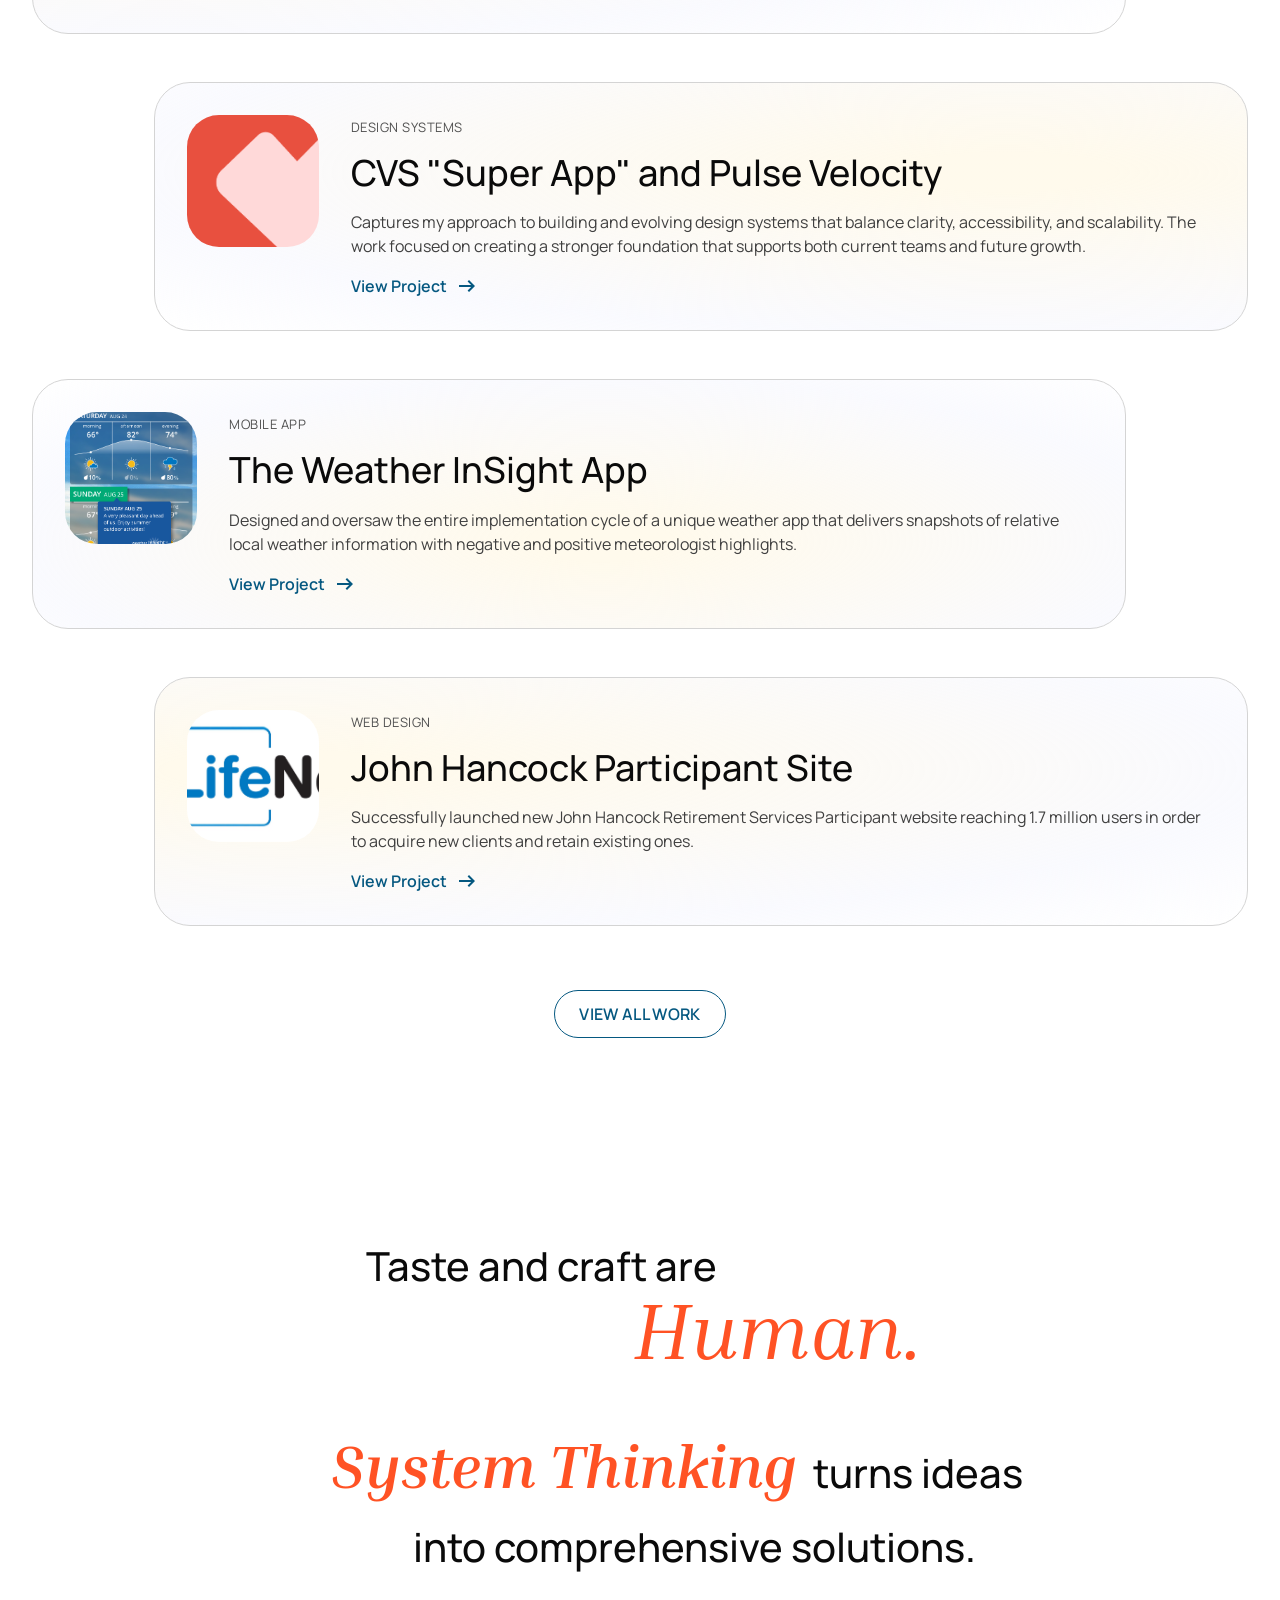
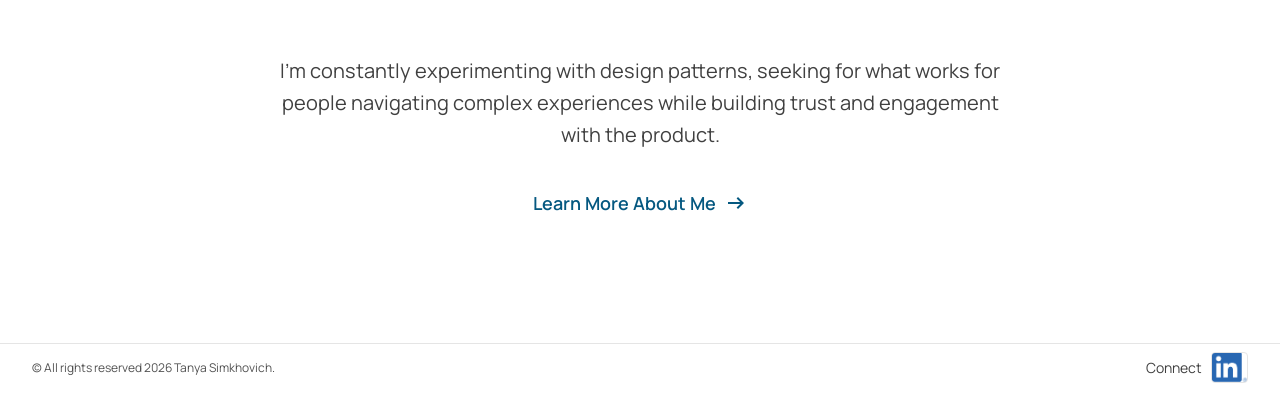
==== commit 95acf602: "Change "turns them" to "turns ideas" on homepage philosophy section Co-Authored-By: Claude Opus 4.6 " ====
--- a/index.html
+++ b/index.html
@@ -198,7 +198,7 @@
           <span class="phil-human anim-from-right delay-1">Human.</span>
           <div class="phil-row3 anim-from-left delay-2">
             <span class="phil-system">System Thinking</span>
-            <span class="phil-turns">turns them</span>
+            <span class="phil-turns">turns ideas</span>
           </div>
           <span class="phil-into anim-from-bottom delay-3">into comprehensive solutions.</span>
         </div>
--- a/styles.css
+++ b/styles.css
@@ -590,7 +590,7 @@
 /* ─── Footer ────────────────────────────────────────────────────────── */
 footer {
   border-top: 1px solid var(--gray-20);
-  padding: 32px 32px 40px;
+  padding: 8px 32px 24px;
   display: flex;
   justify-content: center;
 }
@@ -611,7 +611,7 @@
 .footer-contact {
   display: flex;
   align-items: center;
-  gap: 0;
+  gap: 9px;
   font-size: 14px;
   font-family: 'Inter', 'Manrope', sans-serif;
 }
@@ -619,10 +619,6 @@
 .footer-connect {
   color: var(--gray-70);
   white-space: pre;
-}
-
-.footer-email {
-  color: var(--blue-70);
 }
 
 .footer-linkedin {
@@ -631,7 +627,6 @@
   overflow: hidden;
   width: 37px;
   height: 31px;
-  margin-left: 24px;
   display: flex;
   align-items: center;
   justify-content: center;
